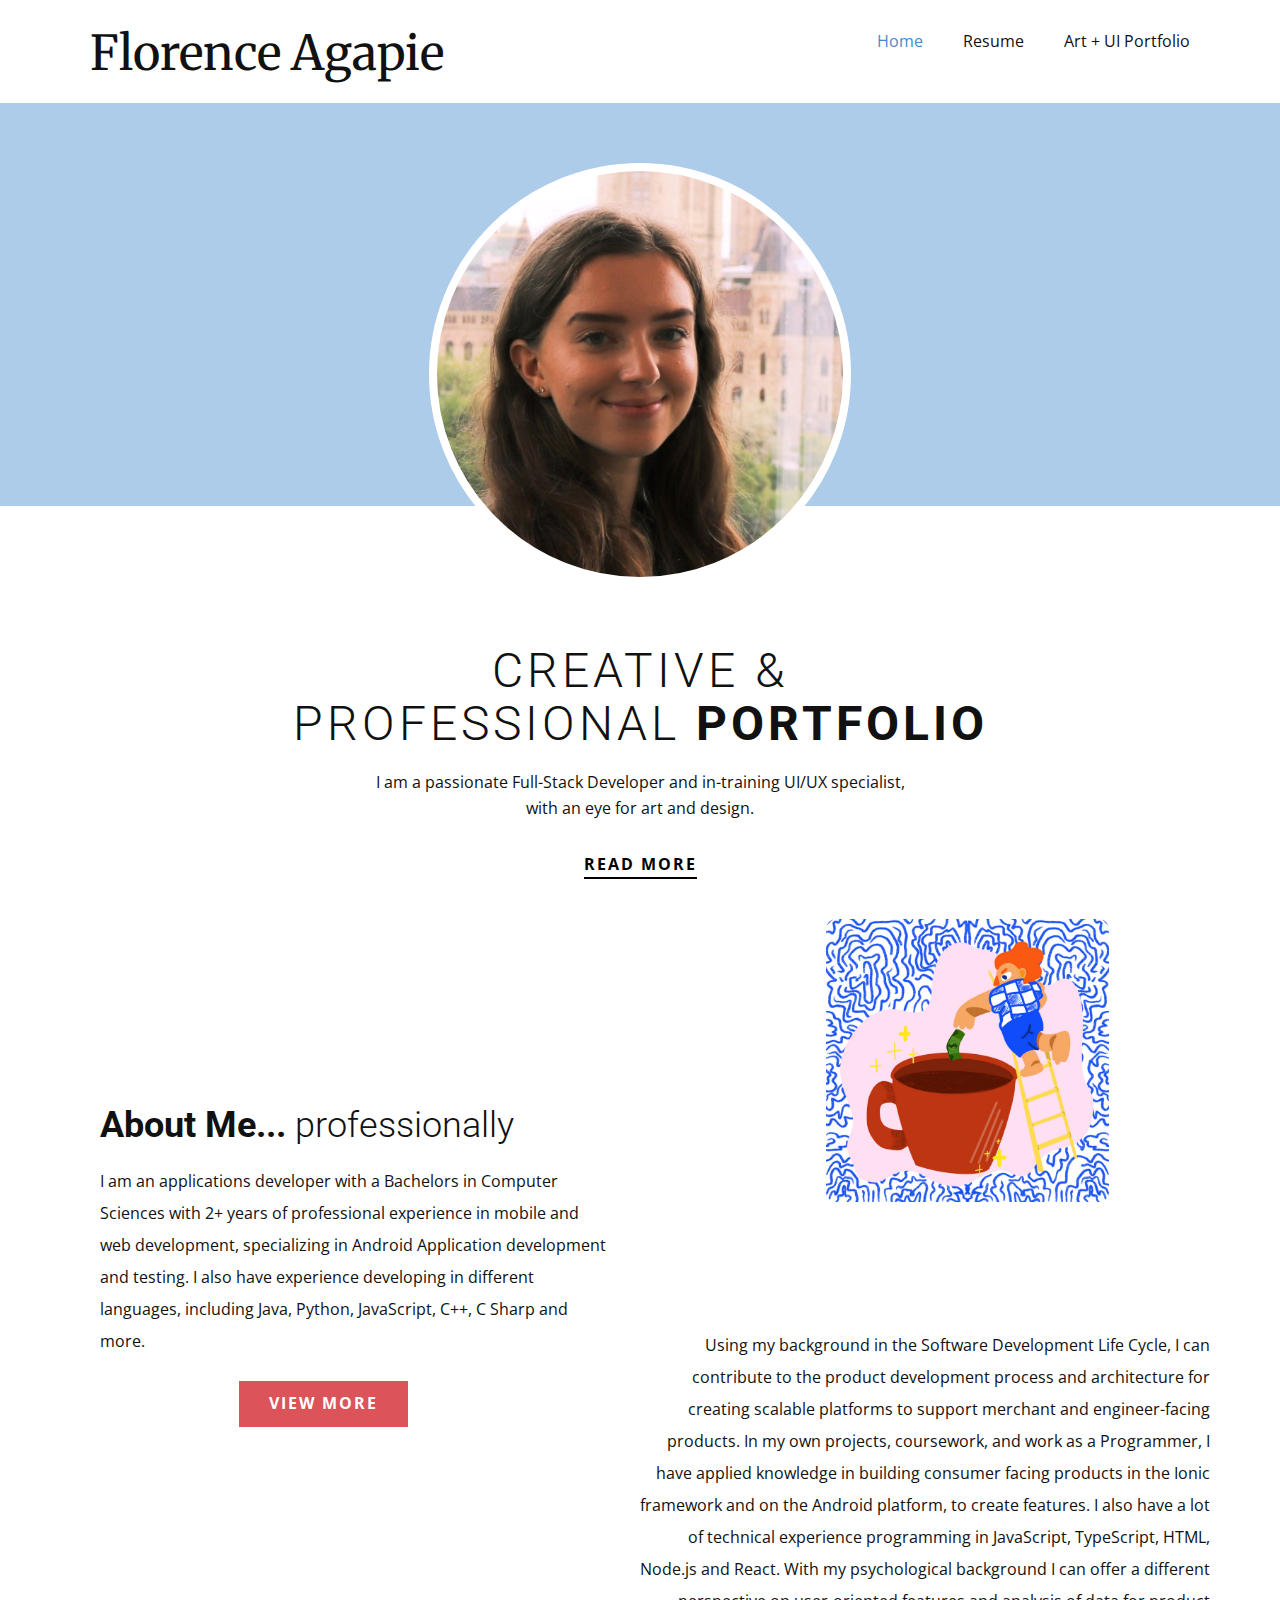
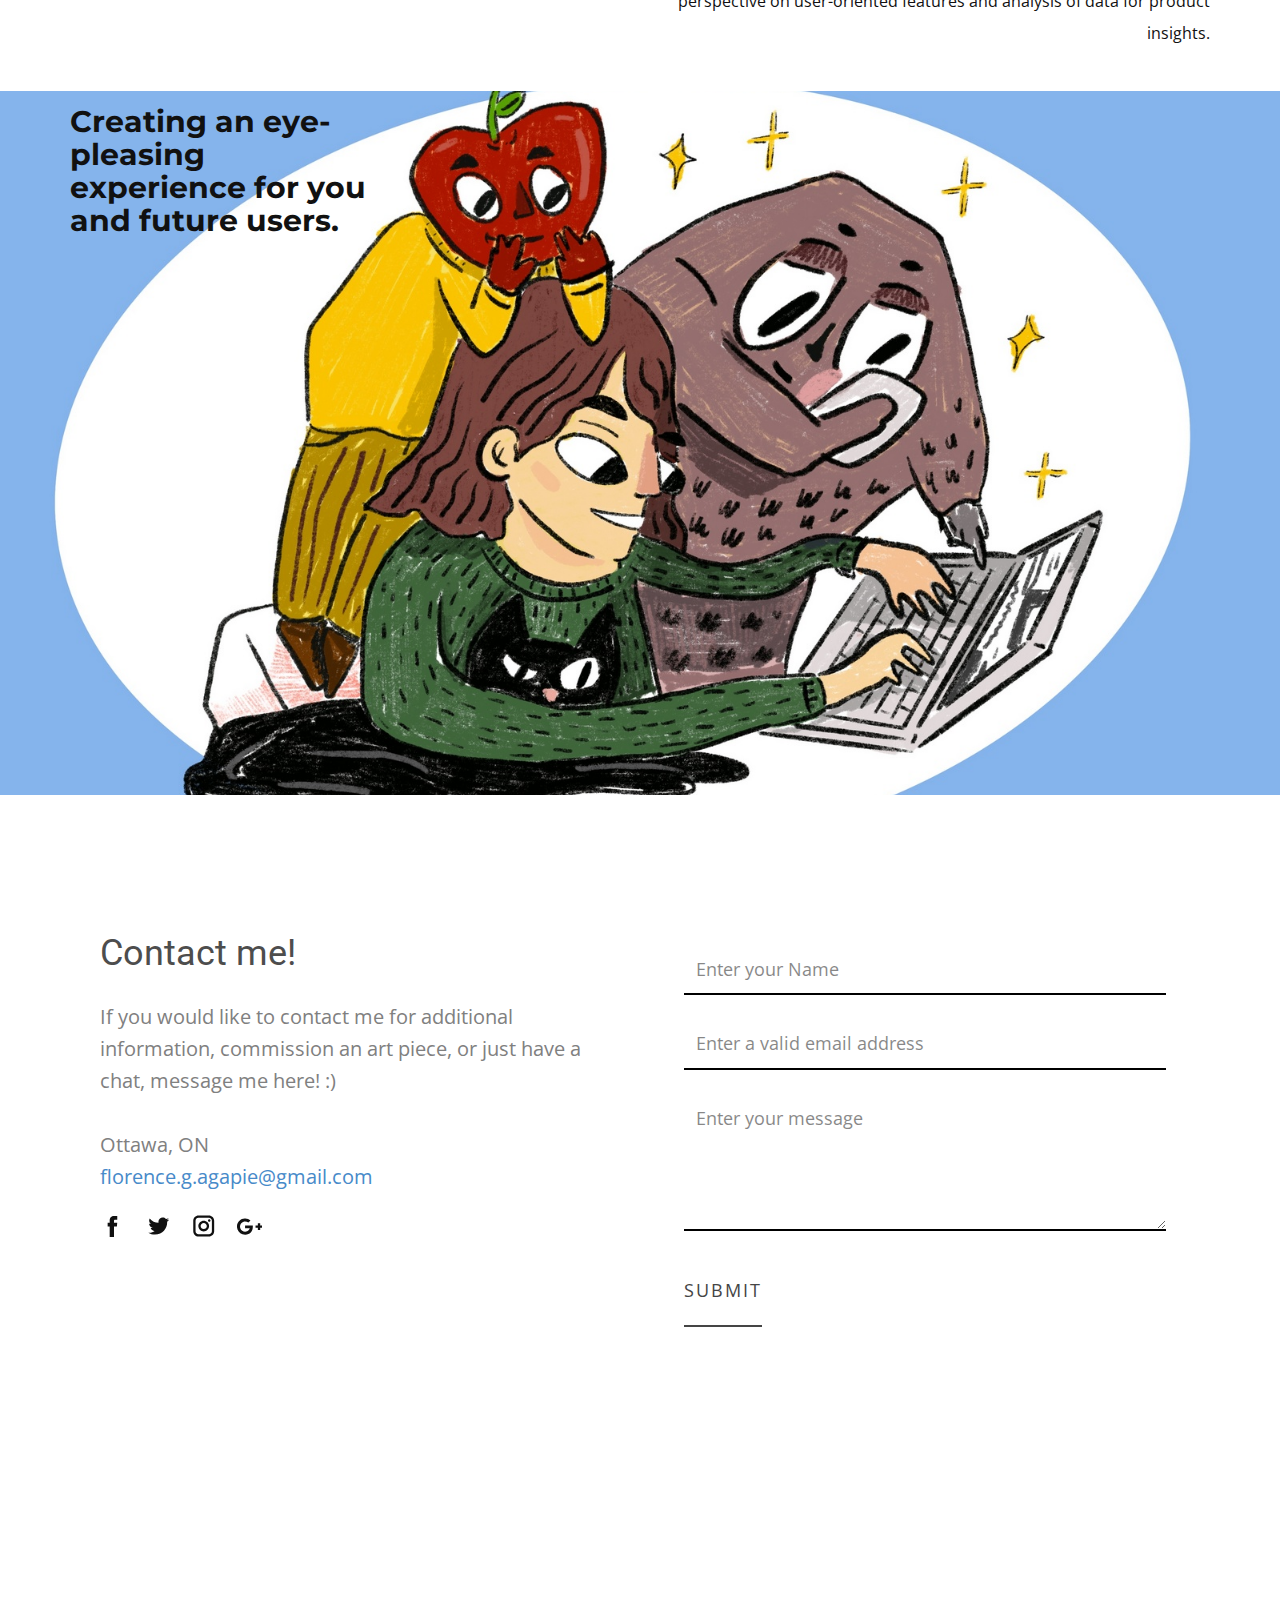
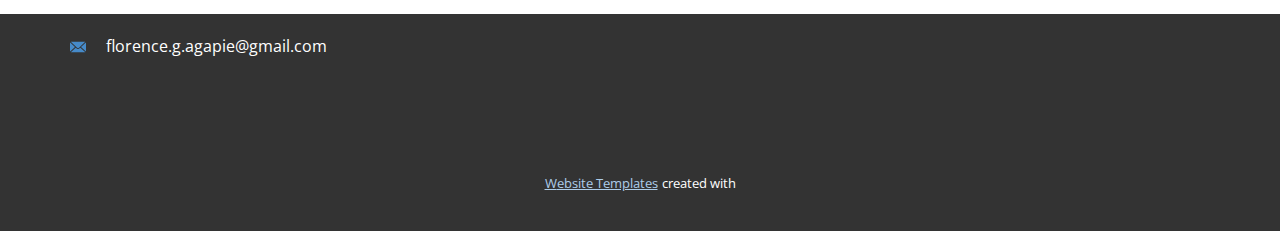
==== Home.html @ d70b6e31 "Add files via upload" ====
<!DOCTYPE html>
<html style="font-size: 16px;">
  <head>
    <meta name="viewport" content="width=device-width, initial-scale=1.0">
    <meta charset="utf-8">
    <meta name="keywords" content="Creative &amp;amp; professional&nbsp;Portfolio, i am designer, webuilddigital, We design People Inspired Experiences that create positive change in people&amp;apos;s lives., Visual communication for brands and people, INTUITIVE">
    <meta name="description" content="">
    <meta name="page_type" content="np-template-header-footer-from-plugin">
    <title>Home</title>
    <link rel="stylesheet" href="nicepage.css" media="screen">
<link rel="stylesheet" href="Home.css" media="screen">
    <script class="u-script" type="text/javascript" src="jquery.js" defer=""></script>
    <script class="u-script" type="text/javascript" src="nicepage.js" defer=""></script>
    <meta name="generator" content="Nicepage 4.2.6, nicepage.com">
    <link id="u-theme-google-font" rel="stylesheet" href="https://fonts.googleapis.com/css?family=Roboto:100,100i,300,300i,400,400i,500,500i,700,700i,900,900i|Open+Sans:300,300i,400,400i,600,600i,700,700i,800,800i">
    <link id="u-page-google-font" rel="stylesheet" href="https://fonts.googleapis.com/css?family=Montserrat:100,100i,200,200i,300,300i,400,400i,500,500i,600,600i,700,700i,800,800i,900,900i|Merriweather:300,300i,400,400i,700,700i,900,900i">
    
    
    
    
    
    <script type="application/ld+json">{
		"@context": "http://schema.org",
		"@type": "Organization",
		"name": ""
}</script>
    <meta name="theme-color" content="#478ac9">
    <meta property="og:title" content="Home">
    <meta property="og:type" content="website">
  </head>
  <body class="u-body"><header class="u-clearfix u-header u-header" id="sec-da03"><div class="u-clearfix u-sheet u-valign-middle u-sheet-1">
        <nav class="u-menu u-menu-dropdown u-offcanvas u-menu-1">
          <div class="menu-collapse" style="font-size: 1rem; letter-spacing: 0px;">
            <a class="u-button-style u-custom-left-right-menu-spacing u-custom-padding-bottom u-custom-top-bottom-menu-spacing u-nav-link u-text-active-palette-1-base u-text-hover-palette-2-base" href="#">
              <svg viewBox="0 0 24 24"><use xmlns:xlink="http://www.w3.org/1999/xlink" xlink:href="#menu-hamburger"></use></svg>
              <svg version="1.1" xmlns="http://www.w3.org/2000/svg" xmlns:xlink="http://www.w3.org/1999/xlink"><defs><symbol id="menu-hamburger" viewBox="0 0 16 16" style="width: 16px; height: 16px;"><rect y="1" width="16" height="2"></rect><rect y="7" width="16" height="2"></rect><rect y="13" width="16" height="2"></rect>
</symbol>
</defs></svg>
            </a>
          </div>
          <div class="u-custom-menu u-nav-container">
            <ul class="u-nav u-unstyled u-nav-1"><li class="u-nav-item"><a class="u-button-style u-nav-link u-text-active-palette-1-base u-text-hover-palette-2-base" href="Home.html" style="padding: 10px 20px;">Home</a>
</li><li class="u-nav-item"><a class="u-button-style u-nav-link u-text-active-palette-1-base u-text-hover-palette-2-base" href="Resume.html" style="padding: 10px 20px;">Resume</a>
</li><li class="u-nav-item"><a class="u-button-style u-nav-link u-text-active-palette-1-base u-text-hover-palette-2-base" href="Art-+-UI-Portfolio.html" style="padding: 10px 20px;">Art + UI Portfolio</a>
</li></ul>
          </div>
          <div class="u-custom-menu u-nav-container-collapse">
            <div class="u-black u-container-style u-inner-container-layout u-opacity u-opacity-95 u-sidenav">
              <div class="u-inner-container-layout u-sidenav-overflow">
                <div class="u-menu-close"></div>
                <ul class="u-align-center u-nav u-popupmenu-items u-unstyled u-nav-2"><li class="u-nav-item"><a class="u-button-style u-nav-link" href="Home.html" style="padding: 10px 20px;">Home</a>
</li><li class="u-nav-item"><a class="u-button-style u-nav-link" href="Resume.html" style="padding: 10px 20px;">Resume</a>
</li><li class="u-nav-item"><a class="u-button-style u-nav-link" href="Art-+-UI-Portfolio.html" style="padding: 10px 20px;">Art + UI Portfolio</a>
</li></ul>
              </div>
            </div>
            <div class="u-black u-menu-overlay u-opacity u-opacity-70"></div>
          </div>
        </nav>
        <h1 class="u-custom-font u-font-merriweather u-text u-text-default u-text-1">Florence Agapie</h1>
      </div></header>
    <section class="u-align-center u-clearfix u-section-1" id="carousel_287a">
      <div class="u-expanded-width u-palette-1-light-2 u-shape u-shape-rectangle u-shape-1"></div>
      <div alt="" class="u-border-8 u-border-white u-image u-image-circle u-image-1" data-image-width="500" data-image-height="500"></div>
      <h2 class="u-text u-text-1">Creative &amp; professional&nbsp;<b>Portfolio</b>
      </h2>
      <p class="u-text u-text-2">I am a passionate Full-Stack Developer and in-training UI/UX specialist, with an eye for art and design.</p>
      <a href="https://nicepage.com/c/slider-website-templates" class="u-active-none u-border-2 u-border-black u-btn u-btn-rectangle u-button-style u-hover-none u-none u-btn-1">read more</a>
    </section>
    <section class="u-clearfix u-section-2" id="carousel_50c6">
      <div class="u-clearfix u-sheet u-sheet-1">
        <div class="u-clearfix u-expanded-width u-layout-wrap u-layout-wrap-1">
          <div class="u-layout">
            <div class="u-layout-row">
              <div class="u-align-left u-container-style u-layout-cell u-size-30 u-layout-cell-1">
                <div class="u-container-layout u-container-layout-1">
                  <h2 class="u-text u-text-1">
                    <span style="font-weight: 700;">About Me...</span> professionally
                  </h2>
                  <p class="u-text u-text-2">I am an applications developer with a Bachelors in Computer Sciences with 2+ years of professional experience in mobile and web development, specializing in Android
Application development and testing. I also have experience developing in different languages, including Java, Python, JavaScript, C++, C
Sharp and more. <br>
                    <br>
                  </p>
                  <a href="Resume.html" data-page-id="2850720668" class="u-active-palette-1-base u-align-center u-border-none u-btn u-button-style u-hover-palette-3-base u-palette-2-base u-btn-1">view more</a>
                </div>
              </div>
              <div class="u-align-right u-container-style u-layout-cell u-size-30 u-layout-cell-2">
                <div class="u-container-layout u-container-layout-2">
                  <img class="u-image u-image-round u-preserve-proportions u-radius-10 u-image-1" src="images/moneyinvested.jpg" alt="" data-image-width="1600" data-image-height="1600">
                  <p class="u-text u-text-3">Using my background in the Software Development Life Cycle, I can contribute to the
product development process and architecture for creating scalable platforms to support
merchant and engineer-facing products. In my own projects, coursework, and work as a
Programmer, I have applied knowledge in building consumer facing products in the Ionic <br>framework and on the Android platform, to create features. I also have a lot of technical
experience programming in JavaScript, TypeScript, HTML, Node.js and React. With my
psychological background I can offer a different perspective on user-oriented features and
analysis of data for product insights.
                  </p>
                </div>
              </div>
            </div>
          </div>
        </div>
      </div>
    </section>
    <section class="u-align-center u-clearfix u-image u-section-3" id="carousel_1447" data-image-width="3508" data-image-height="2480">
      <div class="u-clearfix u-sheet u-sheet-1">
        <h2 class="u-align-left u-custom-font u-font-montserrat u-text u-text-1">Creating an eye-pleasing experience for you and future users.</h2>
      </div>
    </section>
    <section class="u-align-center u-clearfix u-section-4" id="sec-05bc">
      <div class="u-clearfix u-sheet u-sheet-1">
        <div class="u-clearfix u-expanded-width u-layout-wrap u-layout-wrap-1">
          <div class="u-gutter-0 u-layout">
            <div class="u-layout-row">
              <div class="u-align-left u-container-style u-layout-cell u-left-cell u-size-30 u-layout-cell-1">
                <div class="u-container-layout u-container-layout-1">
                  <h2 class="u-text u-text-grey-70 u-text-1">Contact me!</h2>
                  <p class="u-text u-text-grey-50 u-text-2">If you would like to contact me for additional information, commission an art piece, or just have a chat, message me here! :)<br>
                    <br>Ottawa, ON<br>
                    <a href="#" target="_blank">florence.g.agapie@gmail.com</a>
                  </p>
                  <div class="u-social-icons u-spacing-20 u-social-icons-1">
                    <a class="u-social-url" target="_blank" href=""><span class="u-icon u-icon-circle u-social-facebook u-social-icon u-icon-1">
                    <svg class="u-svg-link" preserveAspectRatio="xMidYMin slice" viewBox="0 0 112 112" style=""><use xmlns:xlink="http://www.w3.org/1999/xlink" xlink:href="#svg-50ee"></use></svg>
                    <svg xmlns="http://www.w3.org/2000/svg" xmlns:xlink="http://www.w3.org/1999/xlink" version="1.1" xml:space="preserve" class="u-svg-content" viewBox="0 0 112 112" x="0px" y="0px" id="svg-50ee"><path d="M75.5,28.8H65.4c-1.5,0-4,0.9-4,4.3v9.4h13.9l-1.5,15.8H61.4v45.1H42.8V58.3h-8.8V42.4h8.8V32.2 c0-7.4,3.4-18.8,18.8-18.8h13.8v15.4H75.5z"></path></svg>
                  </span>
                    </a>
                    <a class="u-social-url" target="_blank" href=""><span class="u-icon u-icon-circle u-social-icon u-social-twitter u-icon-2">
                    <svg class="u-svg-link" preserveAspectRatio="xMidYMin slice" viewBox="0 0 112 112" style=""><use xmlns:xlink="http://www.w3.org/1999/xlink" xlink:href="#svg-d346"></use></svg>
                    <svg xmlns="http://www.w3.org/2000/svg" xmlns:xlink="http://www.w3.org/1999/xlink" version="1.1" xml:space="preserve" class="u-svg-content" viewBox="0 0 112 112" x="0px" y="0px" id="svg-d346"><path d="M92.2,38.2c0,0.8,0,1.6,0,2.3c0,24.3-18.6,52.4-52.6,52.4c-10.6,0.1-20.2-2.9-28.5-8.2 c1.4,0.2,2.9,0.2,4.4,0.2c8.7,0,16.7-2.9,23-7.9c-8.1-0.2-14.9-5.5-17.3-12.8c1.1,0.2,2.4,0.2,3.4,0.2c1.6,0,3.3-0.2,4.8-0.7 c-8.4-1.6-14.9-9.2-14.9-18c0-0.2,0-0.2,0-0.2c2.5,1.4,5.4,2.2,8.4,2.3c-5-3.3-8.3-8.9-8.3-15.4c0-3.4,1-6.5,2.5-9.2 c9.1,11.1,22.7,18.5,38,19.2c-0.2-1.4-0.4-2.8-0.4-4.3c0.1-10,8.3-18.2,18.5-18.2c5.4,0,10.1,2.2,13.5,5.7c4.3-0.8,8.1-2.3,11.7-4.5 c-1.4,4.3-4.3,7.9-8.1,10.1c3.7-0.4,7.3-1.4,10.6-2.9C98.9,32.3,95.7,35.5,92.2,38.2z"></path></svg>
                  </span>
                    </a>
                    <a class="u-social-url" target="_blank" href=""><span class="u-icon u-icon-circle u-social-icon u-social-instagram u-icon-3">
                    <svg class="u-svg-link" preserveAspectRatio="xMidYMin slice" viewBox="0 0 112 112" style=""><use xmlns:xlink="http://www.w3.org/1999/xlink" xlink:href="#svg-dd2a"></use></svg>
                    <svg xmlns="http://www.w3.org/2000/svg" xmlns:xlink="http://www.w3.org/1999/xlink" version="1.1" xml:space="preserve" class="u-svg-content" viewBox="0 0 112 112" x="0px" y="0px" id="svg-dd2a"><path d="M55.9,32.9c-12.8,0-23.2,10.4-23.2,23.2s10.4,23.2,23.2,23.2s23.2-10.4,23.2-23.2S68.7,32.9,55.9,32.9z M55.9,69.4c-7.4,0-13.3-6-13.3-13.3c-0.1-7.4,6-13.3,13.3-13.3s13.3,6,13.3,13.3C69.3,63.5,63.3,69.4,55.9,69.4z"></path><path d="M79.7,26.8c-3,0-5.4,2.5-5.4,5.4s2.5,5.4,5.4,5.4c3,0,5.4-2.5,5.4-5.4S82.7,26.8,79.7,26.8z"></path><path d="M78.2,11H33.5C21,11,10.8,21.3,10.8,33.7v44.7c0,12.6,10.2,22.8,22.7,22.8h44.7c12.6,0,22.7-10.2,22.7-22.7 V33.7C100.8,21.1,90.6,11,78.2,11z M91,78.4c0,7.1-5.8,12.8-12.8,12.8H33.5c-7.1,0-12.8-5.8-12.8-12.8V33.7 c0-7.1,5.8-12.8,12.8-12.8h44.7c7.1,0,12.8,5.8,12.8,12.8V78.4z"></path></svg>
                  </span>
                    </a>
                    <a class="u-social-url" target="_blank" href=""><span class="u-icon u-icon-circle u-social-google u-social-icon u-icon-4">
                    <svg class="u-svg-link" preserveAspectRatio="xMidYMin slice" viewBox="0 0 112 112" style=""><use xmlns:xlink="http://www.w3.org/1999/xlink" xlink:href="#svg-102d"></use></svg>
                    <svg xmlns="http://www.w3.org/2000/svg" xmlns:xlink="http://www.w3.org/1999/xlink" version="1.1" xml:space="preserve" class="u-svg-content" viewBox="0 0 112 112" x="0px" y="0px" id="svg-102d"><path d="M62.2,81.6c-8.6,11.2-24.6,14.4-37.6,10C10.9,87,0.8,73.2,1,58.5c-0.8-18,15.2-34.6,33.1-34.9 c9.2-0.8,18.2,2.7,25,8.6c-2.9,3.1-5.7,6.2-8.9,9.2c-6.2-3.8-13.5-6.5-20.6-4C18.1,40.7,11,54.2,15.4,65.6 c3.5,11.8,17.8,18.3,29.2,13.2c5.8-2.1,9.7-7.4,11.3-13.2c-6.6-0.1-13.2,0-20.1-0.3c0-3.9,0-7.9,0-11.9c11.2,0,22.2,0,33.3,0 C69.9,63.4,68.3,73.9,62.2,81.6z M110.9,63.7c-3.4,0-6.6,0-10,0c0,3.4,0,6.6,0,10c-3.4,0-6.6,0-10,0c0-3.4,0-6.6,0-10 c-3.4,0-6.6,0-10,0c0-3.4,0-6.6,0-10c3.4,0,6.6,0,10,0c0-3.4,0-6.6,0.1-10c3.4,0,6.6,0,10,0c0,3.4,0,6.6,0,10c3.4,0,6.6,0,10,0 C110.9,56.9,110.9,60.3,110.9,63.7z"></path></svg>
                  </span>
                    </a>
                  </div>
                </div>
              </div>
              <div class="u-align-left u-container-style u-layout-cell u-right-cell u-size-30 u-layout-cell-2">
                <div class="u-container-layout u-valign-middle u-container-layout-2">
                  <div class="u-expanded-width u-form u-form-1">
                    <form action="scripts/form-05bc.php" method="POST" class="u-clearfix u-form-spacing-24 u-form-vertical u-inner-form" style="padding: 24px;" source="customphp" name="form">
                      <div class="u-form-group u-form-name">
                        <label for="name-3b9a" class="u-form-control-hidden u-label">Name</label>
                        <input type="text" placeholder="Enter your Name" id="name-3b9a" name="name" class="u-border-2 u-border-black u-border-no-left u-border-no-right u-border-no-top u-input u-input-rectangle u-input-1" required="">
                      </div>
                      <div class="u-form-email u-form-group">
                        <label for="email-3b9a" class="u-form-control-hidden u-label">Email</label>
                        <input type="email" placeholder="Enter a valid email address" id="email-3b9a" name="email" class="u-border-2 u-border-black u-border-no-left u-border-no-right u-border-no-top u-input u-input-rectangle u-input-2" required="">
                      </div>
                      <div class="u-form-group u-form-message">
                        <label for="message-3b9a" class="u-form-control-hidden u-label">Message</label>
                        <textarea placeholder="Enter your message" rows="4" cols="50" id="message-3b9a" name="message" class="u-border-2 u-border-black u-border-no-left u-border-no-right u-border-no-top u-input u-input-rectangle u-input-3" required=""></textarea>
                      </div>
                      <div class="u-align-left u-form-group u-form-submit">
                        <a href="#" class="u-border-2 u-border-grey-dark-1 u-btn u-btn-rectangle u-btn-submit u-button-style u-none u-btn-1">Submit</a>
                        <input type="submit" value="submit" class="u-form-control-hidden">
                      </div>
                      <div class="u-form-send-message u-form-send-success"> Thank you! Your message has been sent. </div>
                      <div class="u-form-send-error u-form-send-message"> Unable to send your message. Please fix errors then try again. </div>
                      <input type="hidden" value="" name="recaptchaResponse">
                    </form>
                  </div>
                </div>
              </div>
            </div>
          </div>
        </div>
      </div>
    </section>
    
    
    <footer class="u-align-center u-clearfix u-footer u-grey-80 u-footer" id="sec-6216"><div class="u-align-left u-clearfix u-sheet u-sheet-1">
        <a href="mailto:info@site.com" class="u-active-none u-btn u-btn-rectangle u-button-style u-hover-none u-none u-radius-0 u-text-body-color u-btn-1"><span class="u-icon u-icon-1"><svg class="u-svg-content" viewBox="0 0 24 16" x="0px" y="0px" style="width: 1em; height: 1em;"><path fill="currentColor" d="M23.8,1.1l-7.3,6.8l7.3,6.8c0.1-0.2,0.2-0.6,0.2-0.9V2C24,1.7,23.9,1.4,23.8,1.1z M21.8,0H2.2
	c-0.4,0-0.7,0.1-1,0.2L10.6,9c0.8,0.8,2.2,0.8,3,0l9.2-8.7C22.6,0.1,22.2,0,21.8,0z M0.2,1.1C0.1,1.4,0,1.7,0,2V14
	c0,0.3,0.1,0.6,0.2,0.9l7.3-6.8L0.2,1.1z M15.5,9l-1.1,1c-1.3,1.2-3.6,1.2-4.9,0l-1-1l-7.3,6.8c0.2,0.1,0.6,0.2,1,0.2H22
	c0.4,0,0.6-0.1,1-0.2L15.5,9z"></path></svg><img></span>
          <span class="u-text-white">&nbsp; &nbsp; &nbsp;florence.g.agapie@gmail.com</span>
        </a>
      </div></footer>
    <section class="u-backlink u-clearfix u-grey-80">
      <a class="u-link" href="https://nicepage.com/website-templates" target="_blank">
        <span>Website Templates</span>
      </a>
      <p class="u-text">
        <span>created with</span>
      </p>
    </section>
  </body>
</html>
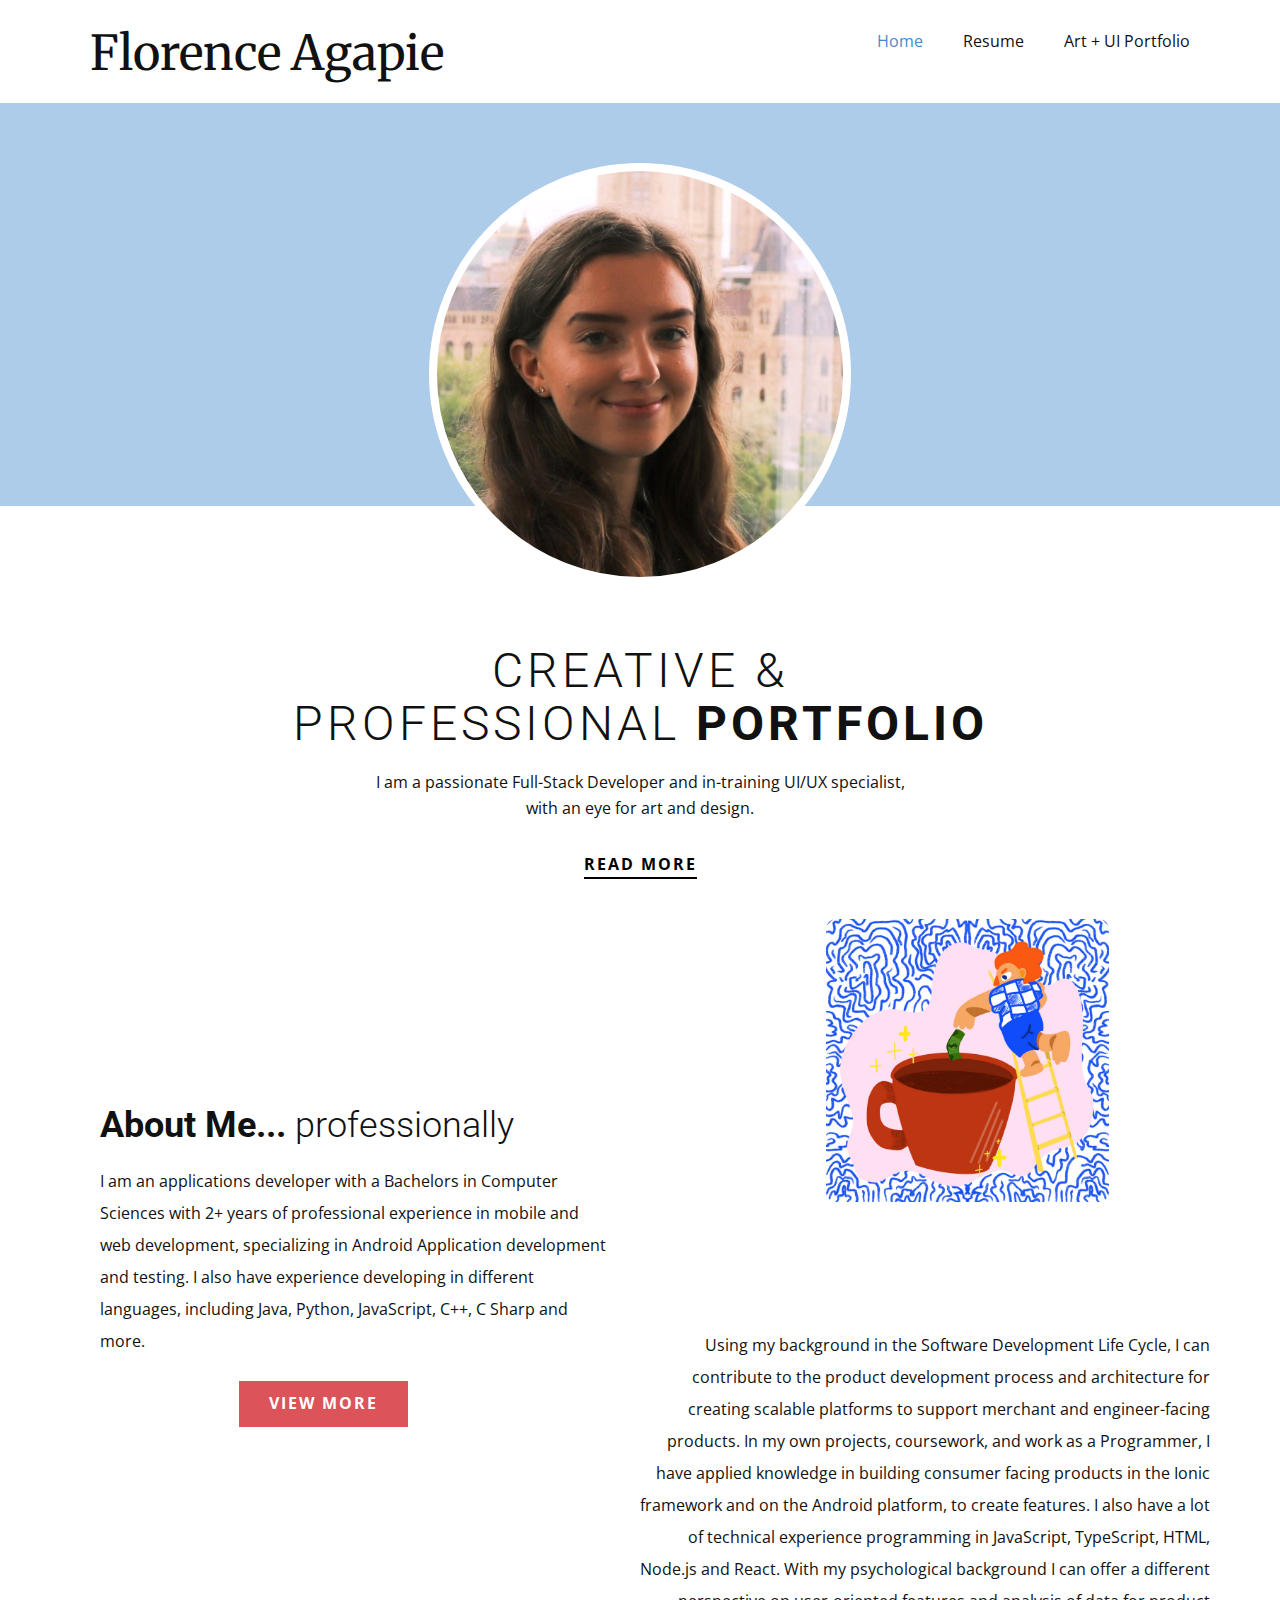
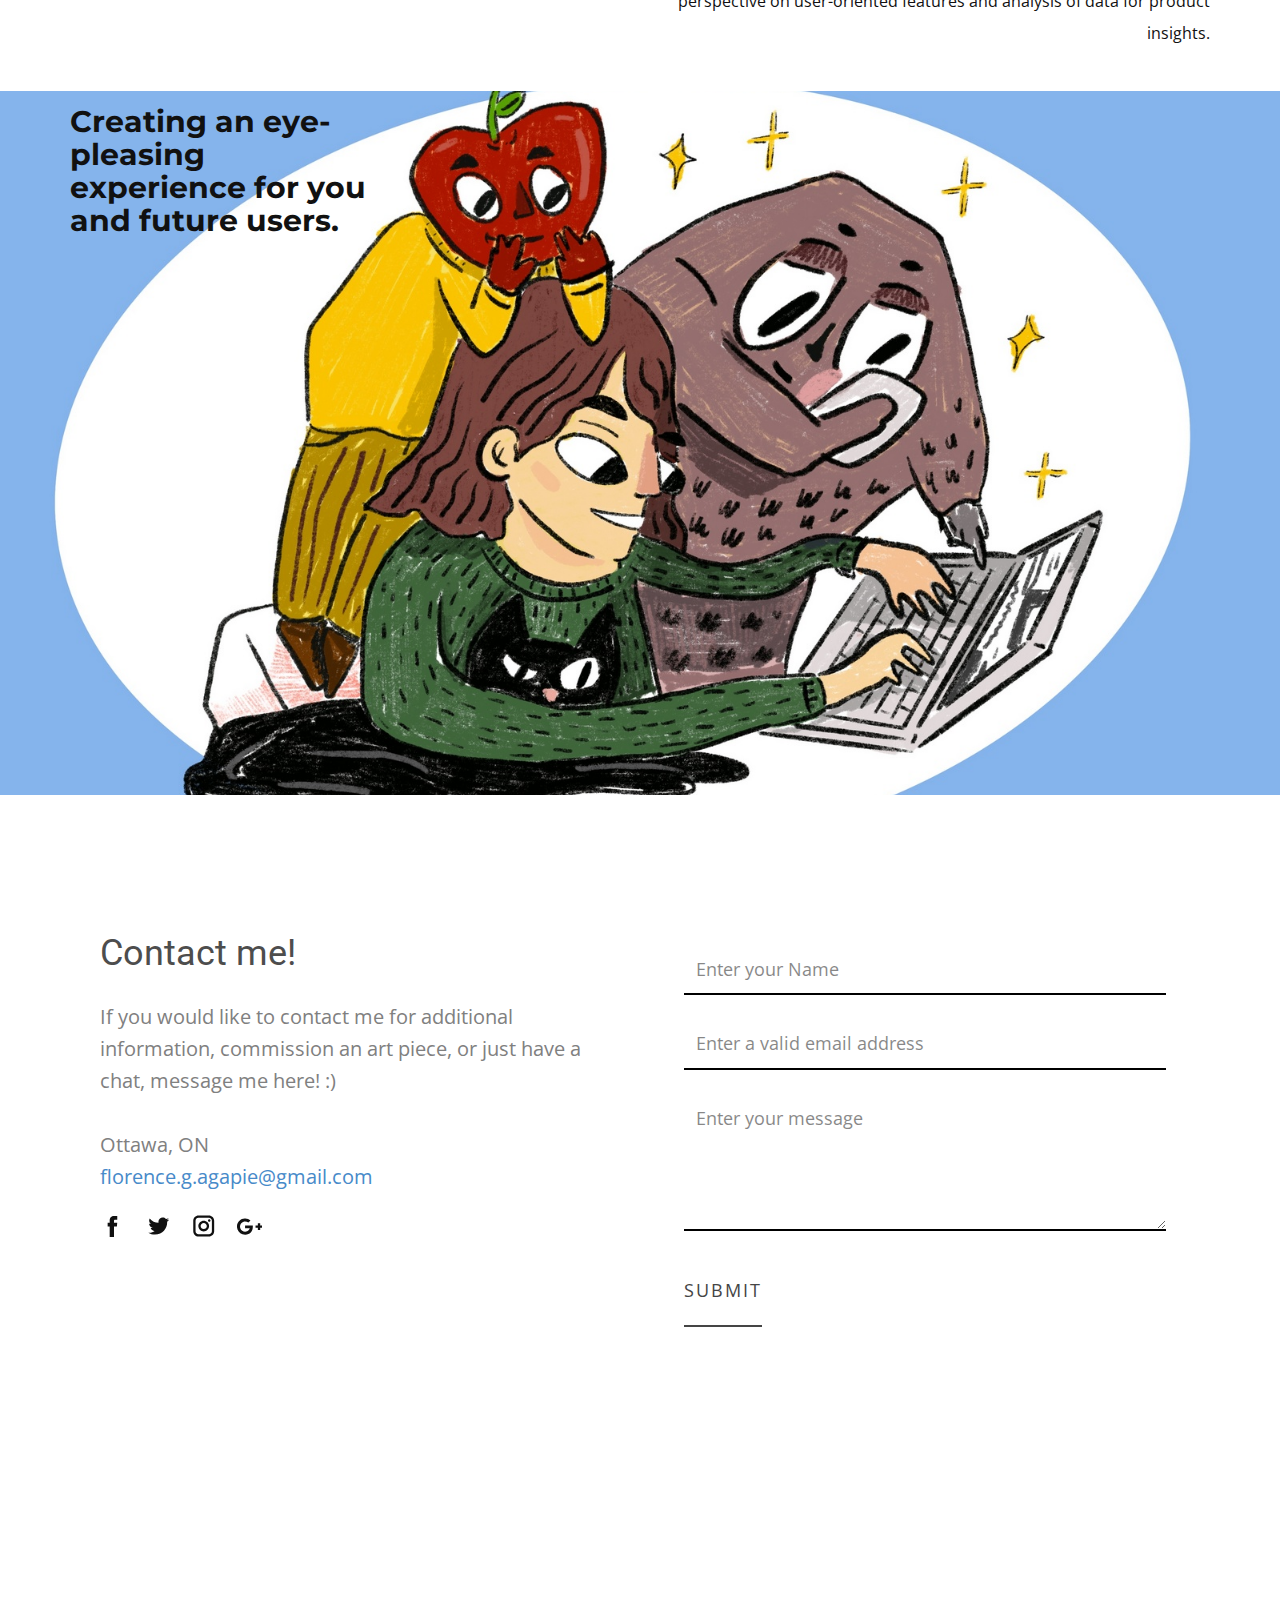
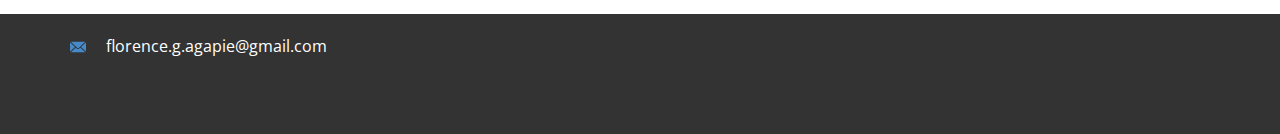
==== commit 4281fd93: "Add files via upload" ====
--- a/Home.html
+++ b/Home.html
@@ -186,13 +186,5 @@
           <span class="u-text-white">&nbsp; &nbsp; &nbsp;florence.g.agapie@gmail.com</span>
         </a>
       </div></footer>
-    <section class="u-backlink u-clearfix u-grey-80">
-      <a class="u-link" href="https://nicepage.com/website-templates" target="_blank">
-        <span>Website Templates</span>
-      </a>
-      <p class="u-text">
-        <span>created with</span>
-      </p>
-    </section>
   </body>
 </html>